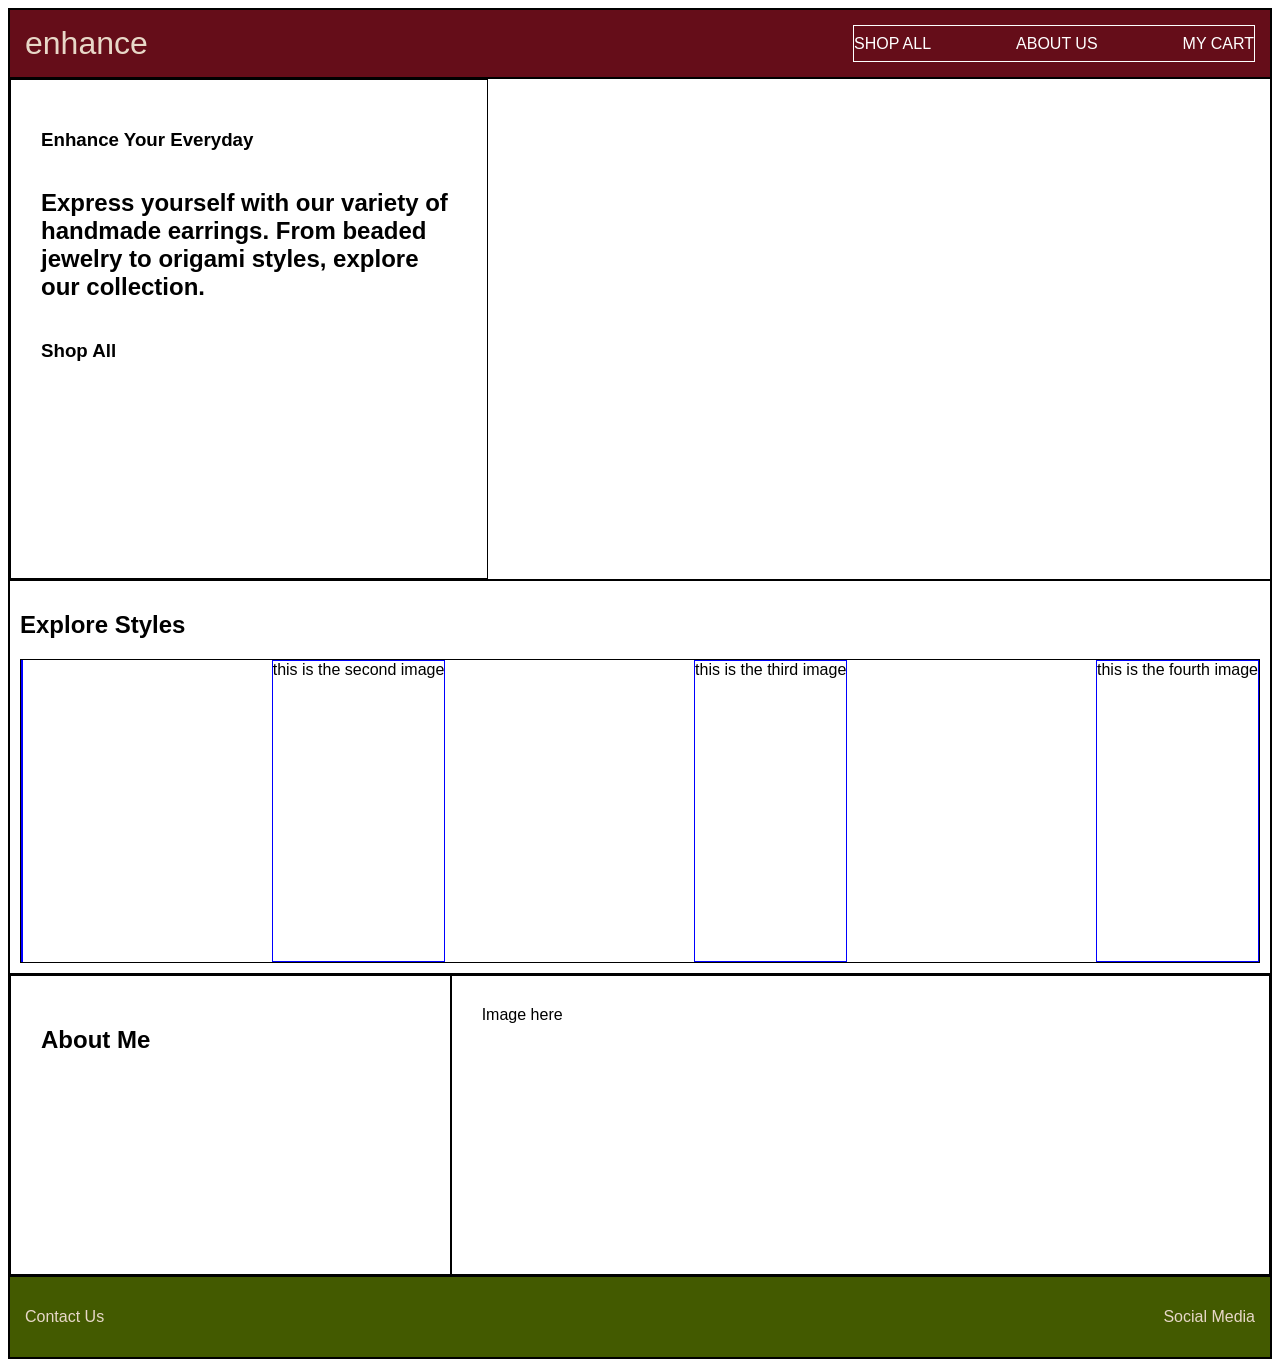
==== project3_homepage.html @ 79da8dde "website layout, images" ====
<!DOCTYPE html>
<html lang="en">
<head>
    <meta charset="UTF-8">
    <title>Desktop Website Homepage</title>
    <link rel="stylesheet" href="project3_stylesheet.css">
</head>
<body>

    <section class="homepage-container">
        <header>
            enhance

            <nav>
                <a href=""> shop all</a>
                <a href=""> about us</a>
                <a href=""> my cart</a>
            </nav>

        </header>

        <section class="intro-content">
            <div class="left-side-container">
                <h1>Enhance Your Everyday</h1>
                <h2>Express yourself with our variety of handmade earrings. From beaded jewelry to origami styles,
                    explore our collection.</h2>
                <h3>Shop All</h3>
            </div>
        </section>

        <section class="explore-styles">
            <h2>Explore Styles</h2>
            <div class="earring-image-container">
                <div class="earring-image">
                    <img src="" alt="">
                </div>
                <div class="earring-image">
                    this is the second image
                </div>
                <div class="earring-image">
                    this is the third image
                </div>
                <div class="earring-image">
                    this is the fourth image
                </div>
            </div>

        </section>

        <section class="about-me-homepage">
            <div class="left-side-container">
                <h2>About Me</h2>
            </div>

            <div class="right-side-container">
                Image here
            </div>
        </section>

        <footer>
            <p>Contact Us</p>
            <p>Social Media</p>
        </footer>


    </section>
</body>
</html>
---- project3_stylesheet.css ----
body {
    font-family: Arial, sans-serif;
}

section.homepage-container {
    max-width: 1920px;
    min-height: 800px;
    border: 1px solid black;
    margin: 0 auto;
    background-color: white;

    header {
        border: 1px solid black;
        background-color: #650d19;
        color: #E8D8C8;
        font-size: 32px;
        padding: 15px;
        display: flex;
        flex-direction: row;
        justify-content: space-between;

        nav {
            border: 1px solid white;
            justify-content: space-between;
            display: flex;
            align-items: center;
            font-size: 16px;
            min-width: 400px;

            a {
                text-decoration: none;
                color: white;
                text-transform: uppercase;
            }
        }
    }

    section.intro-content {
        display: flex;
        min-height: 500px;
        border: 1px solid black;

        .left-side-container {
            display: flex;
            flex-direction: column;
            width: 33%;
            padding: 30px;
            border: 1px solid black;
        }
    }

section.explore-styles {
    display: flex;
    flex-direction: column;
    min-height: 300px;
    border: 1px solid black;
    padding: 10px;

    .earring-image-container {
        display: flex;
        flex-direction: row;
        justify-content: space-between;
        border: 1px solid black;

        .earring-image {
            min-height: 300px;
            border: 1px solid blue;

            img {
                width: 100%;
            }
        }
    }
}

section.about-me-homepage {
    display: flex;
    min-height: 300px;
    border: 1px solid black;

    .left-side-container {
        display: flex;
        flex-direction: column;
        width: 33%;
        padding: 30px;
        border: 1px solid black;
    }

    .right-side-container {
        display: flex;
        flex-direction: column;
        width: 66%;
        padding: 30px;
        border: 1px solid black;
    }
}

footer {
    display: flex;
    justify-content: space-between;
    border: 1px solid black;
    height: 50px;
    padding: 15px;
    background-color: #435A00;
    color: #E8D8C8;
}

}
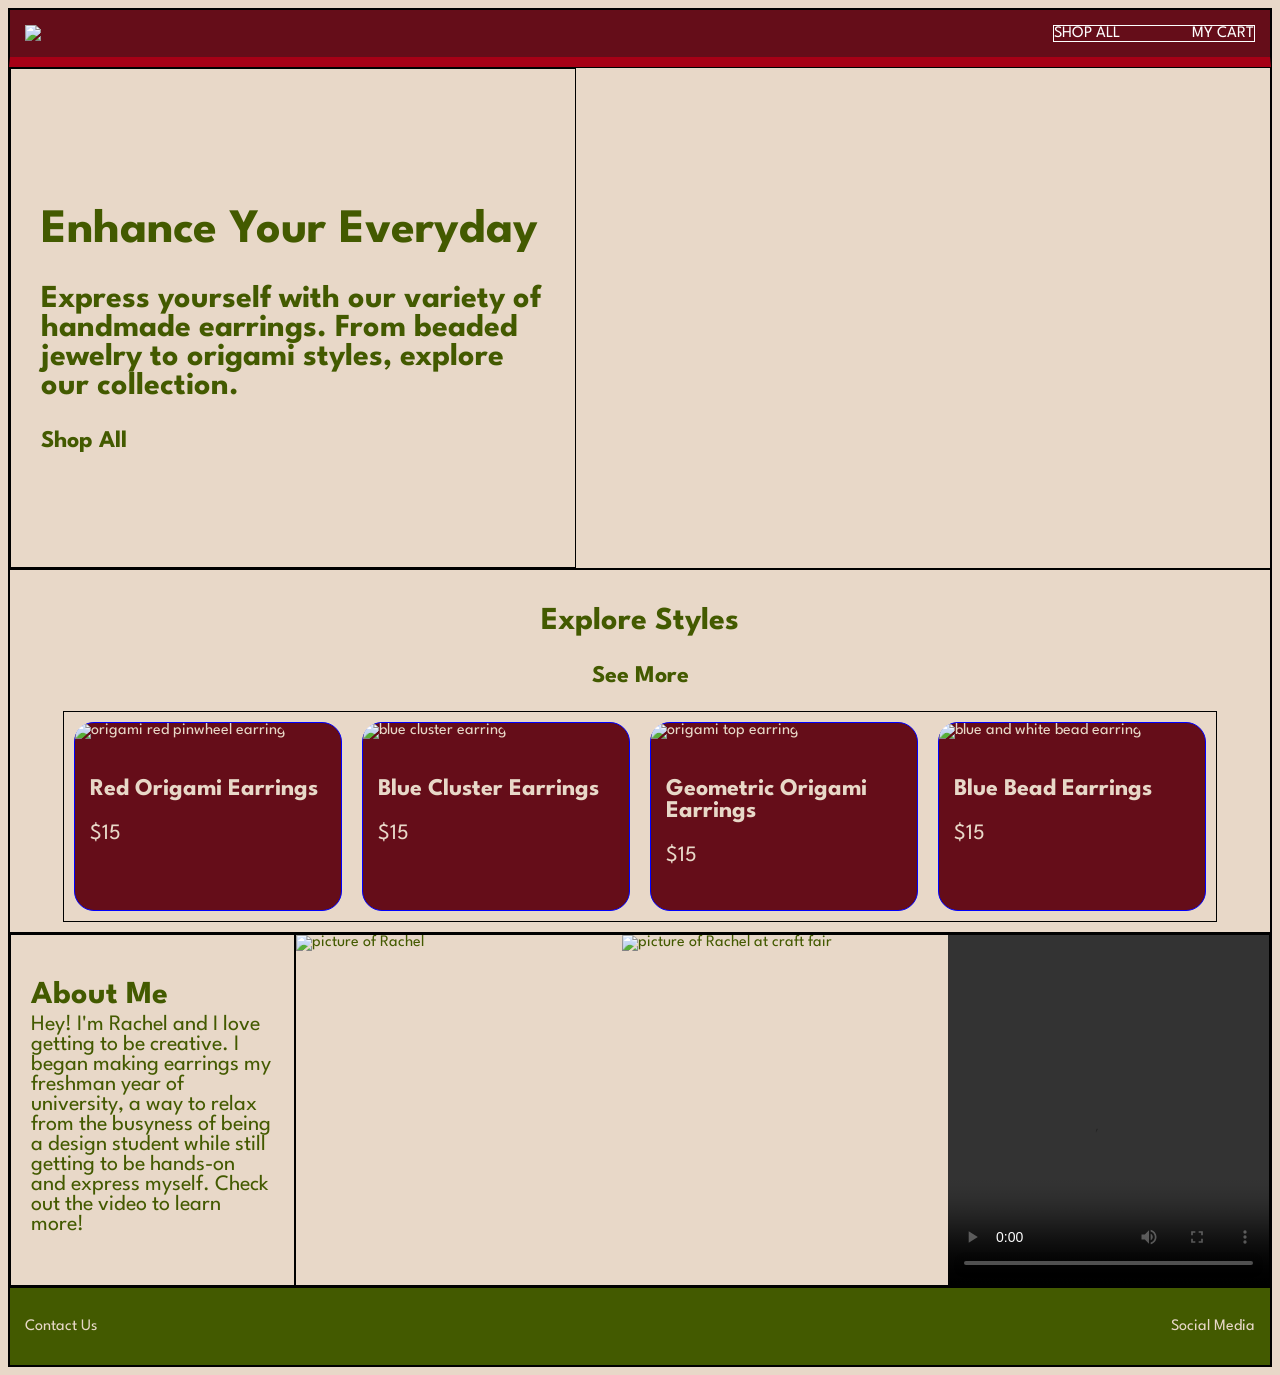
==== commit dd9b8621: "refined style/aesthetic of pages" ====
--- a/project3_homepage.html
+++ b/project3_homepage.html
@@ -4,17 +4,19 @@
     <meta charset="UTF-8">
     <title>Desktop Website Homepage</title>
     <link rel="stylesheet" href="project3_stylesheet.css">
+    <link rel="preconnect" href="https://fonts.googleapis.com">
+    <link rel="preconnect" href="https://fonts.gstatic.com" crossorigin>
+    <link href="https://fonts.googleapis.com/css2?family=League+Spartan:wght@100..900&display=swap" rel="stylesheet">
+
 </head>
 <body>
-
     <section class="homepage-container">
         <header>
-            enhance
+            <img src="project3_images/logotype.svg">
 
             <nav>
-                <a href=""> shop all</a>
-                <a href=""> about us</a>
-                <a href=""> my cart</a>
+                <a href="project3_shop_all.html"> shop all</a>
+                <a href="project3_orderpage.html"> my cart</a>
             </nav>
 
         </header>
@@ -24,24 +26,45 @@
                 <h1>Enhance Your Everyday</h1>
                 <h2>Express yourself with our variety of handmade earrings. From beaded jewelry to origami styles,
                     explore our collection.</h2>
-                <h3>Shop All</h3>
+                <a href="project3_shop_all.html">
+                    <h3>Shop All</h3>
+                </a>
             </div>
         </section>
 
         <section class="explore-styles">
             <h2>Explore Styles</h2>
-            <div class="earring-image-container">
-                <div class="earring-image">
-                    <img src="" alt="">
+            <a href="project3_shop_all.html">
+                <h3>See More</h3>
+            </a>
+            <div class="earring-container">
+                <div class="earring-card">
+                    <a href="project3_productpage.html"><img src="project3_images/red_pinwheel.jpg" alt="origami red pinwheel earring">
+                    <div class="text">
+                        <h3>Red Origami Earrings</h3>
+                        <h4>$15</h4>
+                    </div></a>
                 </div>
-                <div class="earring-image">
-                    this is the second image
+                <div class="earring-card">
+                    <img src="project3_images/cluster_earring.jpg" alt="blue cluster earring">
+                    <div class="text">
+                        <h3>Blue Cluster Earrings</h3>
+                        <h4>$15</h4>
+                    </div>
                 </div>
-                <div class="earring-image">
-                    this is the third image
+                <div class="earring-card">
+                    <img src="project3_images/origami_top.jpg" alt="origami top earring">
+                    <div class="text">
+                        <h3>Geometric Origami Earrings</h3>
+                        <h4>$15</h4>
+                    </div>
                 </div>
-                <div class="earring-image">
-                    this is the fourth image
+                <div class="earring-card">
+                    <img src="project3_images/blue_white.jpg" alt="blue and white bead earring">
+                    <div class="text">
+                        <h3>Blue Bead Earrings</h3>
+                        <h4>$15</h4>
+                    </div>
                 </div>
             </div>
 
@@ -50,10 +73,22 @@
         <section class="about-me-homepage">
             <div class="left-side-container">
                 <h2>About Me</h2>
+                <h4>Hey! I'm Rachel and I love getting to be creative. I began making earrings my freshman year of
+                    university, a way to relax from the busyness of being a design student while still getting
+                    to be hands-on and express myself. Check out the video to learn more!</h4>
             </div>
 
             <div class="right-side-container">
-                Image here
+                <div class="image-container">
+                    <img src="project3_images/rachel_pic_resized.jpg" alt="picture of Rachel">
+                </div>
+                <div class="image-container">
+                    <img src="project3_images/rachel_pic_two_resized.jpg" alt="picture of Rachel at craft fair">
+                </div>
+                <video class="video-content" controls>
+                    <source src="project3_images/about_me_video.mp4" type="video/mp4">
+                </video>
+
             </div>
         </section>
 
--- a/project3_stylesheet.css
+++ b/project3_stylesheet.css
@@ -1,23 +1,47 @@
+/*This stylesheet is for homepage, shop all page, order page, and one individual product page.*/
+
 body {
-    font-family: Arial, sans-serif;
-}
-
+    font-family: League Spartan, sans-serif;
+    color: #435A00;
+    background-color: #e8d8c8;
+}
+
+h1 {
+    font-size: 48px;
+    margin-bottom: 5px;
+}
+h2 {
+    font-size: 32px;
+    margin-bottom: 5px;
+}
+h3 {
+    font-size: 24px;
+}
+h4 {
+    font-size: 22px;
+    font-weight: normal;
+    margin-top: 0;
+}
+
+/*This is the homepage content. Shop all page content is on row 112*/
 section.homepage-container {
     max-width: 1920px;
     min-height: 800px;
     border: 1px solid black;
     margin: 0 auto;
-    background-color: white;
 
     header {
         border: 1px solid black;
+        border-bottom: #A60016 10px solid;
         background-color: #650d19;
         color: #E8D8C8;
-        font-size: 32px;
         padding: 15px;
         display: flex;
         flex-direction: row;
         justify-content: space-between;
+        img {
+            max-height: 25px;
+        }
 
         nav {
             border: 1px solid white;
@@ -25,7 +49,7 @@
             display: flex;
             align-items: center;
             font-size: 16px;
-            min-width: 400px;
+            min-width: 200px;
 
             a {
                 text-decoration: none;
@@ -39,13 +63,22 @@
         display: flex;
         min-height: 500px;
         border: 1px solid black;
+        background-image: url('project3_images/intro_pic_expanded.jpg');
+        background-repeat: no-repeat;
+        background-position: center;
 
         .left-side-container {
             display: flex;
             flex-direction: column;
-            width: 33%;
+            justify-content: center;
+            width: 40%;
             padding: 30px;
             border: 1px solid black;
+
+            a {
+                text-decoration: none;
+                color: #435A00;
+            }
         }
     }
 
@@ -55,19 +88,40 @@
     min-height: 300px;
     border: 1px solid black;
     padding: 10px;
-
-    .earring-image-container {
+    align-items: center;
+
+    a {
+        text-decoration: none;
+        color: #435A00;
+    }
+
+    .earring-container {
+        a {
+            text-decoration: none;
+            color: #e8d8c8;
+        }
         display: flex;
         flex-direction: row;
         justify-content: space-between;
         border: 1px solid black;
 
-        .earring-image {
-            min-height: 300px;
+        .earring-card {
             border: 1px solid blue;
+            border-radius: 20px;
+            margin: 10px;
+            /*Note: all jewelry images were different sizes, but have a 3:4 aspect ratio.*/
+            width: 25%;
+            background-color: #650d19;
+            color: #e8d8c8;
+            max-height: 600px;
 
             img {
                 width: 100%;
+                border-radius: 20px 20px 0 0;
+            }
+
+            .text {
+                padding: 15px;
             }
         }
     }
@@ -81,17 +135,32 @@
     .left-side-container {
         display: flex;
         flex-direction: column;
-        width: 33%;
-        padding: 30px;
-        border: 1px solid black;
+        width: 20%;
+        border: 1px solid black;
+        padding: 20px;
+
     }
 
     .right-side-container {
         display: flex;
-        flex-direction: column;
-        width: 66%;
-        padding: 30px;
-        border: 1px solid black;
+        width: 80%;
+        border: 1px solid black;
+        justify-content: space-between;
+
+        .image-container {
+            display: flex;
+            width: 33%;
+            object-fit: cover;
+
+        }
+
+        .video-content {
+            width: 33%;
+            max-height: 500px;
+            object-fit: cover;
+        }
+
+
     }
 }
 
@@ -99,10 +168,411 @@
     display: flex;
     justify-content: space-between;
     border: 1px solid black;
-    height: 50px;
+    max-height: 50px;
     padding: 15px;
     background-color: #435A00;
     color: #E8D8C8;
 }
 
+}
+
+/*This is the shop all content. Order page starts on row 296*/
+
+section.shop-all-container {
+    max-width: 1920px;
+    min-height: 800px;
+    border: 1px solid black;
+    margin: 0 auto;
+
+    header {
+        border: 1px solid black;
+        border-bottom: #A60016 10px solid;
+        background-color: #650d19;
+        color: #E8D8C8;
+        font-size: 32px;
+        padding: 15px;
+        display: flex;
+        flex-direction: row;
+        justify-content: space-between;
+        img {
+            max-height: 25px;
+        }
+
+        nav {
+            border: 1px solid white;
+            justify-content: space-between;
+            display: flex;
+            align-items: center;
+            font-size: 16px;
+            min-width: 200px;
+
+            a {
+                text-decoration: none;
+                color: white;
+                text-transform: uppercase;
+            }
+        }
+    }
+
+    section.subhead {
+        display: flex;
+        flex-direction: column;
+        align-items: center;
+    }
+
+    section.main-content {
+        display: flex;
+        min-height: 500px;
+        border: 1px solid black;
+        flex-direction: column;
+        align-items: center;
+
+        .earring-container {
+            display: flex;
+            flex-direction: row;
+            justify-content: space-between;
+            border: 1px solid black;
+
+            .earring-card {
+                border: 1px solid blue;
+                margin: 10px;
+                /*Note: all jewelry images were different sizes, but have a 3:4 aspect ratio.*/
+                width: 33%;
+                background-color: #650d19;
+                border-radius: 20px;
+                color: #e8d8c8;
+
+                a {
+                    text-decoration: none;
+                    color: #e8d8c8;
+                }
+
+                img {
+                    width: 100%;
+                    border-radius: 20px 20px 0 0;
+                }
+                .text {
+                    padding: 15px;
+                }
+            }
+        }
+
+        .earring-container-bottom {
+            display: flex;
+            flex-direction: row;
+            justify-content: space-between;
+            border: 1px solid black;
+
+            .earring-card {
+                border: 1px solid blue;
+                margin: 10px;
+                /*Note: all jewelry images were different sizes, but have a 3:4 aspect ratio.*/
+                width: 33%;
+                background-color: #650d19;
+                border-radius: 20px;
+                color: #e8d8c8;
+
+                img {
+                    width: 100%;
+                    border-radius: 20px 20px 0 0;
+                }
+
+                .text {
+                    padding: 15px;
+                }
+            }
+        }
+    }
+
+    footer {
+        display: flex;
+        justify-content: space-between;
+        border: 1px solid black;
+        max-height: 50px;
+        padding: 15px;
+        background-color: #435A00;
+        color: #E8D8C8;
+    }
+}
+
+/*This is the order page content. Next page starts on row 406*/
+
+section.order-page-container {
+    max-width: 1920px;
+    min-height: 800px;
+    border: 1px solid black;
+    margin: 0 auto;
+
+    header {
+        border: 1px solid black;
+        border-bottom: #A60016 10px solid;
+        background-color: #650d19;
+        color: #E8D8C8;
+        font-size: 32px;
+        padding: 15px;
+        display: flex;
+        flex-direction: row;
+        justify-content: space-between;
+        img {
+            max-height: 25px;
+        }
+
+        nav {
+            border: 1px solid white;
+            justify-content: space-between;
+            display: flex;
+            align-items: center;
+            font-size: 16px;
+            min-width: 200px;
+
+            a {
+                text-decoration: none;
+                color: white;
+                text-transform: uppercase;
+            }
+        }
+    }
+
+    section.subhead {
+        display: flex;
+        padding: 10px;
+    }
+
+    section.order-content {
+        display: flex;
+        flex-direction: row;
+        min-height: 300px;
+        border: 1px solid black;
+        padding: 10px;
+        justify-content: space-between;
+
+        .left-side-container {
+            display: flex;
+            flex-direction: column;
+            border: 1px solid green;
+            width: 45%;
+            min-height: 460px;
+            justify-content: space-between;
+
+            .product-details {
+                border: 1px solid red;
+                display: flex;
+                flex-direction: row;
+                justify-content: space-between;
+                background-color: #ddc1a7;
+                border-radius: 20px;
+
+                img {
+                    width: 25%;
+                    border-radius: 20px 0 0 20px;
+                }
+
+                .text-container {
+                    display: flex;
+                    padding: 20px;
+                    width: 75%;
+                    justify-content: space-between;
+                    .left {
+                        display: flex;
+                        flex-direction: column;
+                    }
+                    .right {
+                        display: flex;
+                    }
+                }
+            }
+
+
+        }
+
+        .right-side-container {
+            display: flex;
+            flex-direction: column;
+            border: 1px solid red;
+            width: 51%;
+            padding: 20px;
+            background-color: #ddc1a7;
+            border-radius: 20px;
+
+            .details {
+                display: flex;
+                border: 1px solid blue;
+                justify-content: space-between;
+                .left {
+                    display: flex;
+                    flex-direction: column;
+                }
+                .right {
+                    display: flex;
+                    flex-direction: column;
+                }
+            }
+        }
+    }
+
+    section.contact-subhead {
+        display: flex;
+        padding: 10px;
+    }
+
+    form {
+        display: flex;
+        flex-direction: column;
+        min-height: 300px;
+        border: 1px solid black;
+        padding: 10px;
+
+        input {
+            height: 25px;
+            border-radius: 10px;
+            background-color: #ddc1a7;
+            padding-left: 10px;
+            font-family: "League Spartan", sans-serif;
+            color: #435A00;
+            font-size: 16px;
+        }
+
+        input[type="submit"] {
+            height: 50px;
+            border-radius: 10px;
+            background-color: #A60016;
+            color: #e8d8c8;
+            font-size: 24px;
+        }
+
+    }
+
+
+    footer {
+        display: flex;
+        justify-content: space-between;
+        border: 1px solid black;
+        max-height: 50px;
+        padding: 15px;
+        background-color: #435A00;
+        color: #E8D8C8;
+    }
+}
+
+/*This is an individual product page for the red origami pinwheel earrings.*/
+section.product-page-container {
+    max-width: 1920px;
+    min-height: 800px;
+    border: 1px solid black;
+    margin: 0 auto;
+
+    header {
+        border: 1px solid black;
+        font-size: 32px;
+        border-bottom: #A60016 10px solid;
+        background-color: #650d19;
+        color: #E8D8C8;
+        padding: 15px;
+        display: flex;
+        flex-direction: row;
+        justify-content: space-between;
+        img {
+            max-height: 25px;
+        }
+
+        nav {
+            border: 1px solid white;
+            justify-content: space-between;
+            display: flex;
+            align-items: center;
+            font-size: 16px;
+            min-width: 200px;
+
+            a {
+                text-decoration: none;
+                color: white;
+                text-transform: uppercase;
+            }
+        }
+    }
+
+    section.main-content {
+        display: flex;
+        border: 1px solid black;
+        .left {
+            border: 1px solid blue;
+            display: flex;
+            flex-direction: column;
+            width: 40%;
+            padding: 20px;
+
+            img {
+                width: 100%;
+                object-fit: cover;
+                border-radius: 20px;
+            }
+
+        }
+        .right {
+            border: 1px solid red;
+            display: flex;
+            flex-direction: column;
+            width: 60%;
+            padding: 0 20px 20px 0;
+            justify-content: space-between;
+
+            .top-text {
+                display: flex;
+                flex-direction: column;
+                justify-content: space-between;
+                h3 {
+                    margin-top: 5px;
+                }
+            }
+
+            .bottom-content {
+                display: flex;
+                flex-direction: column;
+                border: 1px solid blue;
+                justify-content: space-between;
+                min-height: 350px;
+
+                .button {
+                    display: flex;
+                    justify-content: center;
+                    align-items: center;
+                    height: 50px;
+                    width: 100%;
+                    color: #e8d8c8;
+                    background-color: #A60016;
+                    border-radius: 10px;
+                    text-align: center;
+                    text-decoration: none;
+                }
+
+                .additional-images {
+                    border: 1px solid green;
+                    display: flex;
+                    flex-direction: row;
+                    justify-content: space-between;
+
+                    img {
+                        width: 33%;
+                        object-fit: cover;
+                        border-radius: 20px;
+                    }
+                }
+            }
+
+        }
+    }
+
+
+    footer {
+        display: flex;
+        justify-content: space-between;
+        border: 1px solid black;
+        max-height: 50px;
+        padding: 15px;
+        background-color: #435A00;
+        color: #E8D8C8;
+    }
+
+
+
 }
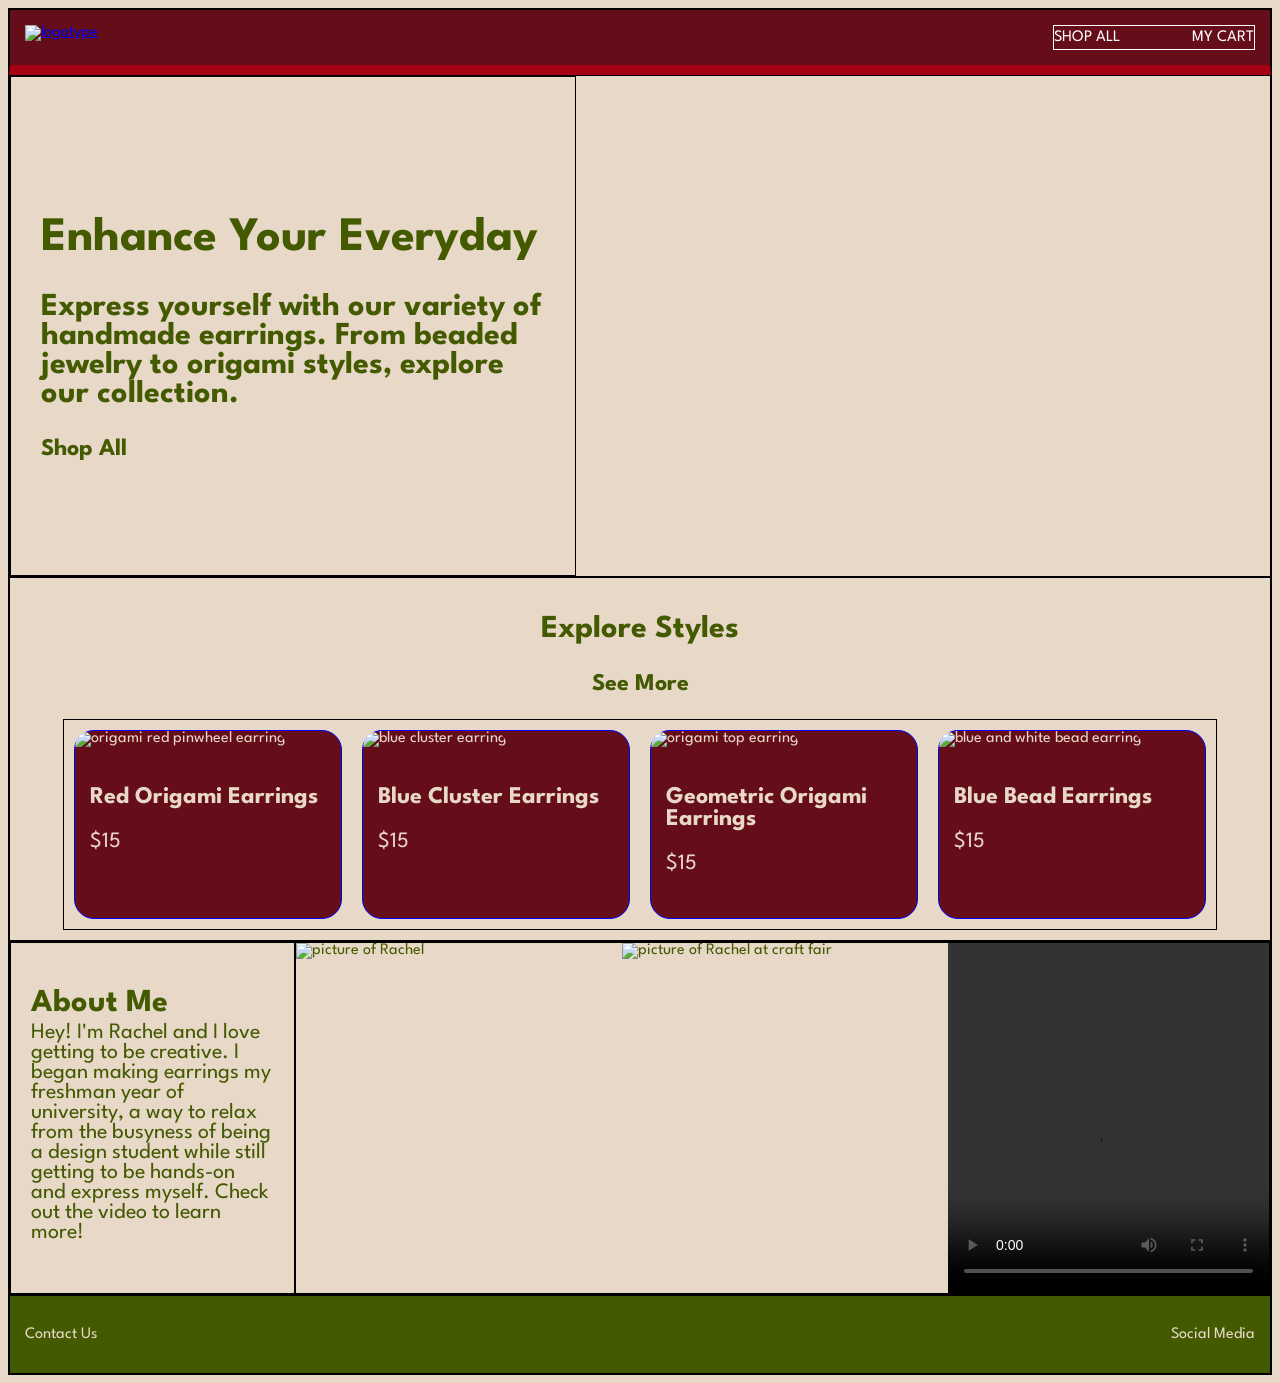
==== commit 8dc05b75: "connected logotype to homepage" ====
--- a/project3_homepage.html
+++ b/project3_homepage.html
@@ -12,7 +12,7 @@
 <body>
     <section class="homepage-container">
         <header>
-            <img src="project3_images/logotype.svg">
+            <a href="project3_homepage.html"><img src="project3_images/logotype.svg" alt="logotype"></a>
 
             <nav>
                 <a href="project3_shop_all.html"> shop all</a>
--- a/project3_stylesheet.css
+++ b/project3_stylesheet.css
@@ -39,8 +39,13 @@
         display: flex;
         flex-direction: row;
         justify-content: space-between;
-        img {
-            max-height: 25px;
+        a {
+            img {
+                display: flex;
+                align-items: center;
+                min-height: 25px;
+                min-width: 100px;
+            }
         }
 
         nav {
@@ -194,8 +199,13 @@
         display: flex;
         flex-direction: row;
         justify-content: space-between;
-        img {
-            max-height: 25px;
+        a {
+            img {
+                display: flex;
+                align-items: center;
+                min-height: 25px;
+                min-width: 100px;
+            }
         }
 
         nav {
@@ -313,8 +323,13 @@
         display: flex;
         flex-direction: row;
         justify-content: space-between;
-        img {
-            max-height: 25px;
+        a {
+            img {
+                display: flex;
+                align-items: center;
+                min-height: 25px;
+                min-width: 100px;
+            }
         }
 
         nav {
@@ -471,9 +486,16 @@
         display: flex;
         flex-direction: row;
         justify-content: space-between;
-        img {
-            max-height: 25px;
-        }
+
+        a {
+            img {
+                display: flex;
+                align-items: center;
+                min-height: 25px;
+                min-width: 100px;
+            }
+        }
+
 
         nav {
             border: 1px solid white;
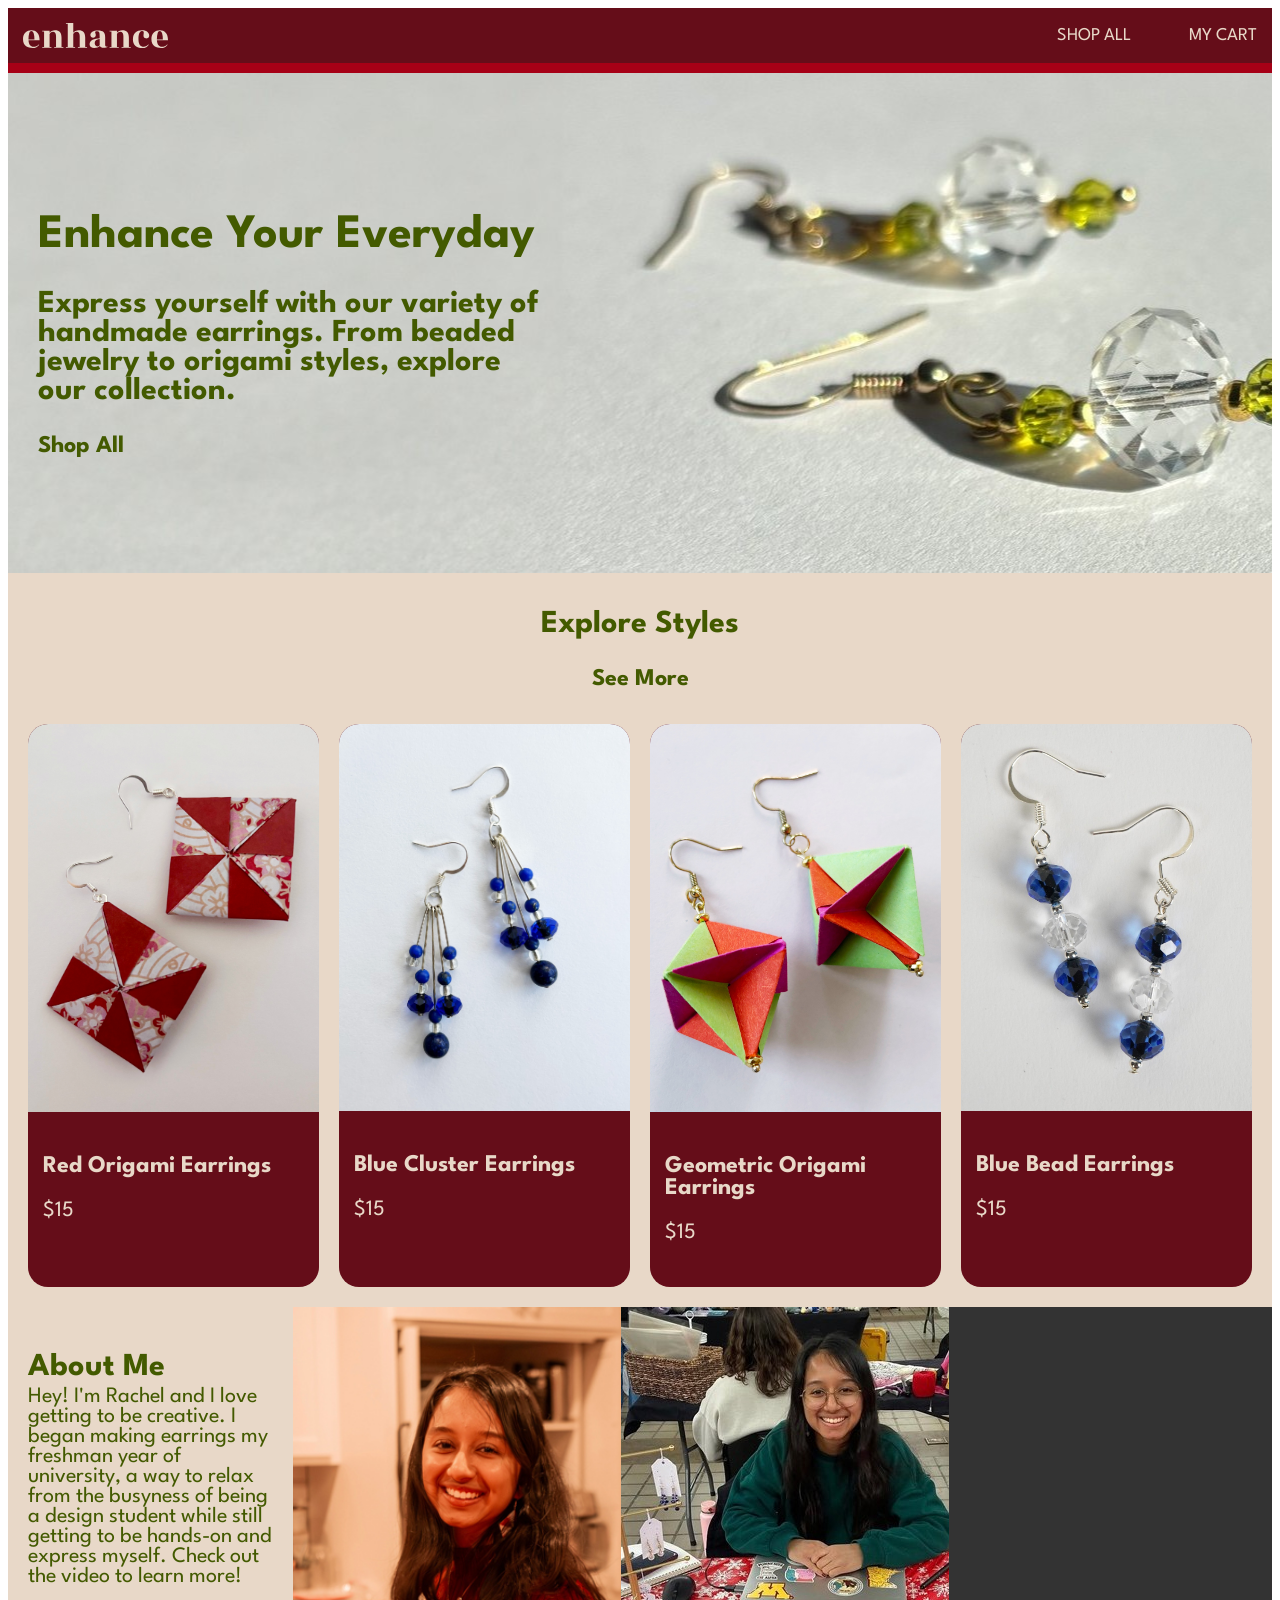
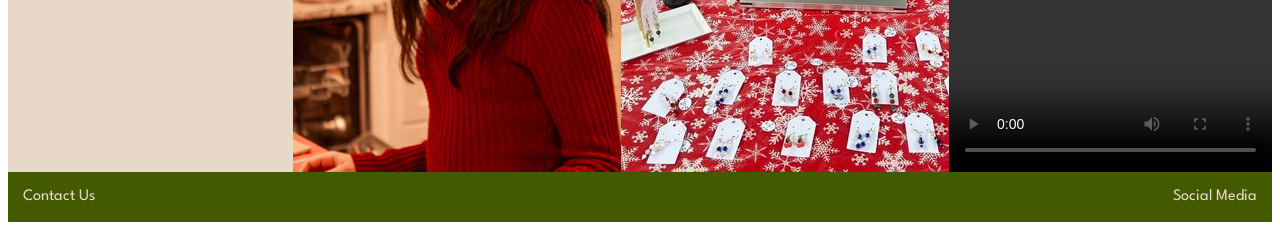
==== commit 66a174ba: "resized video that was too big" ====
--- a/project3_homepage.html
+++ b/project3_homepage.html
@@ -86,7 +86,7 @@
                     <img src="project3_images/rachel_pic_two_resized.jpg" alt="picture of Rachel at craft fair">
                 </div>
                 <video class="video-content" controls>
-                    <source src="project3_images/about_me_video.mp4" type="video/mp4">
+                    <source src="project3_images/about_video_resized.mp4" type="video/mp4">
                 </video>
 
             </div>
--- a/project3_stylesheet.css
+++ b/project3_stylesheet.css
@@ -1,9 +1,12 @@
-/*This stylesheet is for homepage, shop all page, order page, and one individual product page.*/
+/*This stylesheet is for all 4 pages: homepage, shop all page, order page, and one individual product page.*/
+/*Homepage content starts on row 29*/
+/*Shop All content starts on row 189*/
+/*Order Page content starts on row 315*/
+/*Individual Product Page content starts on row 487*/
 
 body {
     font-family: League Spartan, sans-serif;
     color: #435A00;
-    background-color: #e8d8c8;
 }
 
 h1 {
@@ -23,15 +26,16 @@
     margin-top: 0;
 }
 
-/*This is the homepage content. Shop all page content is on row 112*/
+/*This is the homepage content. Shop All page content starts on row 189*/
 section.homepage-container {
     max-width: 1920px;
     min-height: 800px;
-    border: 1px solid black;
+    background-color: #e8d8c8;
+    /*border: 1px solid black;*/
     margin: 0 auto;
 
     header {
-        border: 1px solid black;
+        /*border: 1px solid black;*/
         border-bottom: #A60016 10px solid;
         background-color: #650d19;
         color: #E8D8C8;
@@ -49,16 +53,16 @@
         }
 
         nav {
-            border: 1px solid white;
-            justify-content: space-between;
-            display: flex;
+            /*border: 1px solid white;*/
+            display: flex;
+            justify-content: space-between;
             align-items: center;
-            font-size: 16px;
+            font-size: 18px;
             min-width: 200px;
 
             a {
                 text-decoration: none;
-                color: white;
+                color: #e8d8c8;
                 text-transform: uppercase;
             }
         }
@@ -67,7 +71,7 @@
     section.intro-content {
         display: flex;
         min-height: 500px;
-        border: 1px solid black;
+        /*border: 1px solid black;*/
         background-image: url('project3_images/intro_pic_expanded.jpg');
         background-repeat: no-repeat;
         background-position: center;
@@ -78,7 +82,7 @@
             justify-content: center;
             width: 40%;
             padding: 30px;
-            border: 1px solid black;
+            /*border: 1px solid black;*/
 
             a {
                 text-decoration: none;
@@ -91,7 +95,7 @@
     display: flex;
     flex-direction: column;
     min-height: 300px;
-    border: 1px solid black;
+    /*border: 1px solid black;*/
     padding: 10px;
     align-items: center;
 
@@ -108,10 +112,10 @@
         display: flex;
         flex-direction: row;
         justify-content: space-between;
-        border: 1px solid black;
+        /*border: 1px solid black;*/
 
         .earring-card {
-            border: 1px solid blue;
+            /*border: 1px solid blue;*/
             border-radius: 20px;
             margin: 10px;
             /*Note: all jewelry images were different sizes, but have a 3:4 aspect ratio.*/
@@ -135,13 +139,13 @@
 section.about-me-homepage {
     display: flex;
     min-height: 300px;
-    border: 1px solid black;
+    /*border: 1px solid black;*/
 
     .left-side-container {
         display: flex;
         flex-direction: column;
         width: 20%;
-        border: 1px solid black;
+        /*border: 1px solid black;*/
         padding: 20px;
 
     }
@@ -149,7 +153,7 @@
     .right-side-container {
         display: flex;
         width: 80%;
-        border: 1px solid black;
+        /*border: 1px solid black;*/
         justify-content: space-between;
 
         .image-container {
@@ -172,8 +176,9 @@
 footer {
     display: flex;
     justify-content: space-between;
-    border: 1px solid black;
-    max-height: 50px;
+    /*border: 1px solid black;*/
+    max-height: 20px;
+    align-items: center;
     padding: 15px;
     background-color: #435A00;
     color: #E8D8C8;
@@ -181,16 +186,17 @@
 
 }
 
-/*This is the shop all content. Order page starts on row 296*/
+/*This is the Shop All page content. Order page content starts on row 315*/
 
 section.shop-all-container {
     max-width: 1920px;
     min-height: 800px;
-    border: 1px solid black;
+    background-color: #e8d8c8;
+    /*border: 1px solid black;*/
     margin: 0 auto;
 
     header {
-        border: 1px solid black;
+        /*border: 1px solid black;*/
         border-bottom: #A60016 10px solid;
         background-color: #650d19;
         color: #E8D8C8;
@@ -209,16 +215,16 @@
         }
 
         nav {
-            border: 1px solid white;
-            justify-content: space-between;
-            display: flex;
+            /*border: 1px solid white;*/
+            display: flex;
+            justify-content: space-between;
             align-items: center;
-            font-size: 16px;
+            font-size: 18px;
             min-width: 200px;
 
             a {
                 text-decoration: none;
-                color: white;
+                color: #e8d8c8;
                 text-transform: uppercase;
             }
         }
@@ -233,7 +239,7 @@
     section.main-content {
         display: flex;
         min-height: 500px;
-        border: 1px solid black;
+        /*border: 1px solid black;*/
         flex-direction: column;
         align-items: center;
 
@@ -241,10 +247,10 @@
             display: flex;
             flex-direction: row;
             justify-content: space-between;
-            border: 1px solid black;
+            /*border: 1px solid black;*/
 
             .earring-card {
-                border: 1px solid blue;
+                /*border: 1px solid blue;*/
                 margin: 10px;
                 /*Note: all jewelry images were different sizes, but have a 3:4 aspect ratio.*/
                 width: 33%;
@@ -271,10 +277,10 @@
             display: flex;
             flex-direction: row;
             justify-content: space-between;
-            border: 1px solid black;
+            /*border: 1px solid black;*/
 
             .earring-card {
-                border: 1px solid blue;
+                /*border: 1px solid blue;*/
                 margin: 10px;
                 /*Note: all jewelry images were different sizes, but have a 3:4 aspect ratio.*/
                 width: 33%;
@@ -297,24 +303,26 @@
     footer {
         display: flex;
         justify-content: space-between;
-        border: 1px solid black;
-        max-height: 50px;
+        /*border: 1px solid black;*/
+        max-height: 20px;
+        align-items: center;
         padding: 15px;
         background-color: #435A00;
         color: #E8D8C8;
     }
 }
 
-/*This is the order page content. Next page starts on row 406*/
+/*This is the Order page content. Individual product page content starts on row 487*/
 
 section.order-page-container {
     max-width: 1920px;
     min-height: 800px;
-    border: 1px solid black;
+    background-color: #e8d8c8;
+    /*border: 1px solid black;*/
     margin: 0 auto;
 
     header {
-        border: 1px solid black;
+        /*border: 1px solid black;*/
         border-bottom: #A60016 10px solid;
         background-color: #650d19;
         color: #E8D8C8;
@@ -333,16 +341,16 @@
         }
 
         nav {
-            border: 1px solid white;
-            justify-content: space-between;
-            display: flex;
+            /*border: 1px solid white;*/
+            display: flex;
+            justify-content: space-between;
             align-items: center;
-            font-size: 16px;
+            font-size: 18px;
             min-width: 200px;
 
             a {
                 text-decoration: none;
-                color: white;
+                color: #e8d8c8;
                 text-transform: uppercase;
             }
         }
@@ -357,20 +365,25 @@
         display: flex;
         flex-direction: row;
         min-height: 300px;
-        border: 1px solid black;
+        /*border: 1px solid black;*/
         padding: 10px;
         justify-content: space-between;
 
         .left-side-container {
             display: flex;
             flex-direction: column;
-            border: 1px solid green;
+            /*border: 1px solid green;*/
             width: 45%;
             min-height: 460px;
             justify-content: space-between;
 
+            a {
+                text-decoration: none;
+                color: #435A00;
+            }
+
             .product-details {
-                border: 1px solid red;
+                /*border: 1px solid red;*/
                 display: flex;
                 flex-direction: row;
                 justify-content: space-between;
@@ -403,7 +416,7 @@
         .right-side-container {
             display: flex;
             flex-direction: column;
-            border: 1px solid red;
+            /*border: 1px solid red;*/
             width: 51%;
             padding: 20px;
             background-color: #ddc1a7;
@@ -411,7 +424,7 @@
 
             .details {
                 display: flex;
-                border: 1px solid blue;
+                /*border: 1px solid blue;*/
                 justify-content: space-between;
                 .left {
                     display: flex;
@@ -434,7 +447,7 @@
         display: flex;
         flex-direction: column;
         min-height: 300px;
-        border: 1px solid black;
+        /*border: 1px solid black;*/
         padding: 10px;
 
         input {
@@ -445,6 +458,7 @@
             font-family: "League Spartan", sans-serif;
             color: #435A00;
             font-size: 16px;
+            border: none;
         }
 
         input[type="submit"] {
@@ -461,8 +475,9 @@
     footer {
         display: flex;
         justify-content: space-between;
-        border: 1px solid black;
-        max-height: 50px;
+        /*border: 1px solid black;*/
+        max-height: 20px;
+        align-items: center;
         padding: 15px;
         background-color: #435A00;
         color: #E8D8C8;
@@ -473,11 +488,12 @@
 section.product-page-container {
     max-width: 1920px;
     min-height: 800px;
-    border: 1px solid black;
+    background-color: #e8d8c8;
+    /*border: 1px solid black;*/
     margin: 0 auto;
 
     header {
-        border: 1px solid black;
+        /*border: 1px solid black;*/
         font-size: 32px;
         border-bottom: #A60016 10px solid;
         background-color: #650d19;
@@ -498,16 +514,16 @@
 
 
         nav {
-            border: 1px solid white;
-            justify-content: space-between;
-            display: flex;
+            /*border: 1px solid white;*/
+            display: flex;
+            justify-content: space-between;
             align-items: center;
-            font-size: 16px;
+            font-size: 18px;
             min-width: 200px;
 
             a {
                 text-decoration: none;
-                color: white;
+                color: #e8d8c8;
                 text-transform: uppercase;
             }
         }
@@ -515,9 +531,9 @@
 
     section.main-content {
         display: flex;
-        border: 1px solid black;
+        /*border: 1px solid black;*/
         .left {
-            border: 1px solid blue;
+            /*border: 1px solid blue;*/
             display: flex;
             flex-direction: column;
             width: 40%;
@@ -531,7 +547,7 @@
 
         }
         .right {
-            border: 1px solid red;
+            /*border: 1px solid red;*/
             display: flex;
             flex-direction: column;
             width: 60%;
@@ -550,7 +566,7 @@
             .bottom-content {
                 display: flex;
                 flex-direction: column;
-                border: 1px solid blue;
+                /*border: 1px solid blue;*/
                 justify-content: space-between;
                 min-height: 350px;
 
@@ -568,7 +584,7 @@
                 }
 
                 .additional-images {
-                    border: 1px solid green;
+                    /*border: 1px solid green;*/
                     display: flex;
                     flex-direction: row;
                     justify-content: space-between;
@@ -588,8 +604,9 @@
     footer {
         display: flex;
         justify-content: space-between;
-        border: 1px solid black;
-        max-height: 50px;
+        /*border: 1px solid black;*/
+        max-height: 20px;
+        align-items: center;
         padding: 15px;
         background-color: #435A00;
         color: #E8D8C8;
